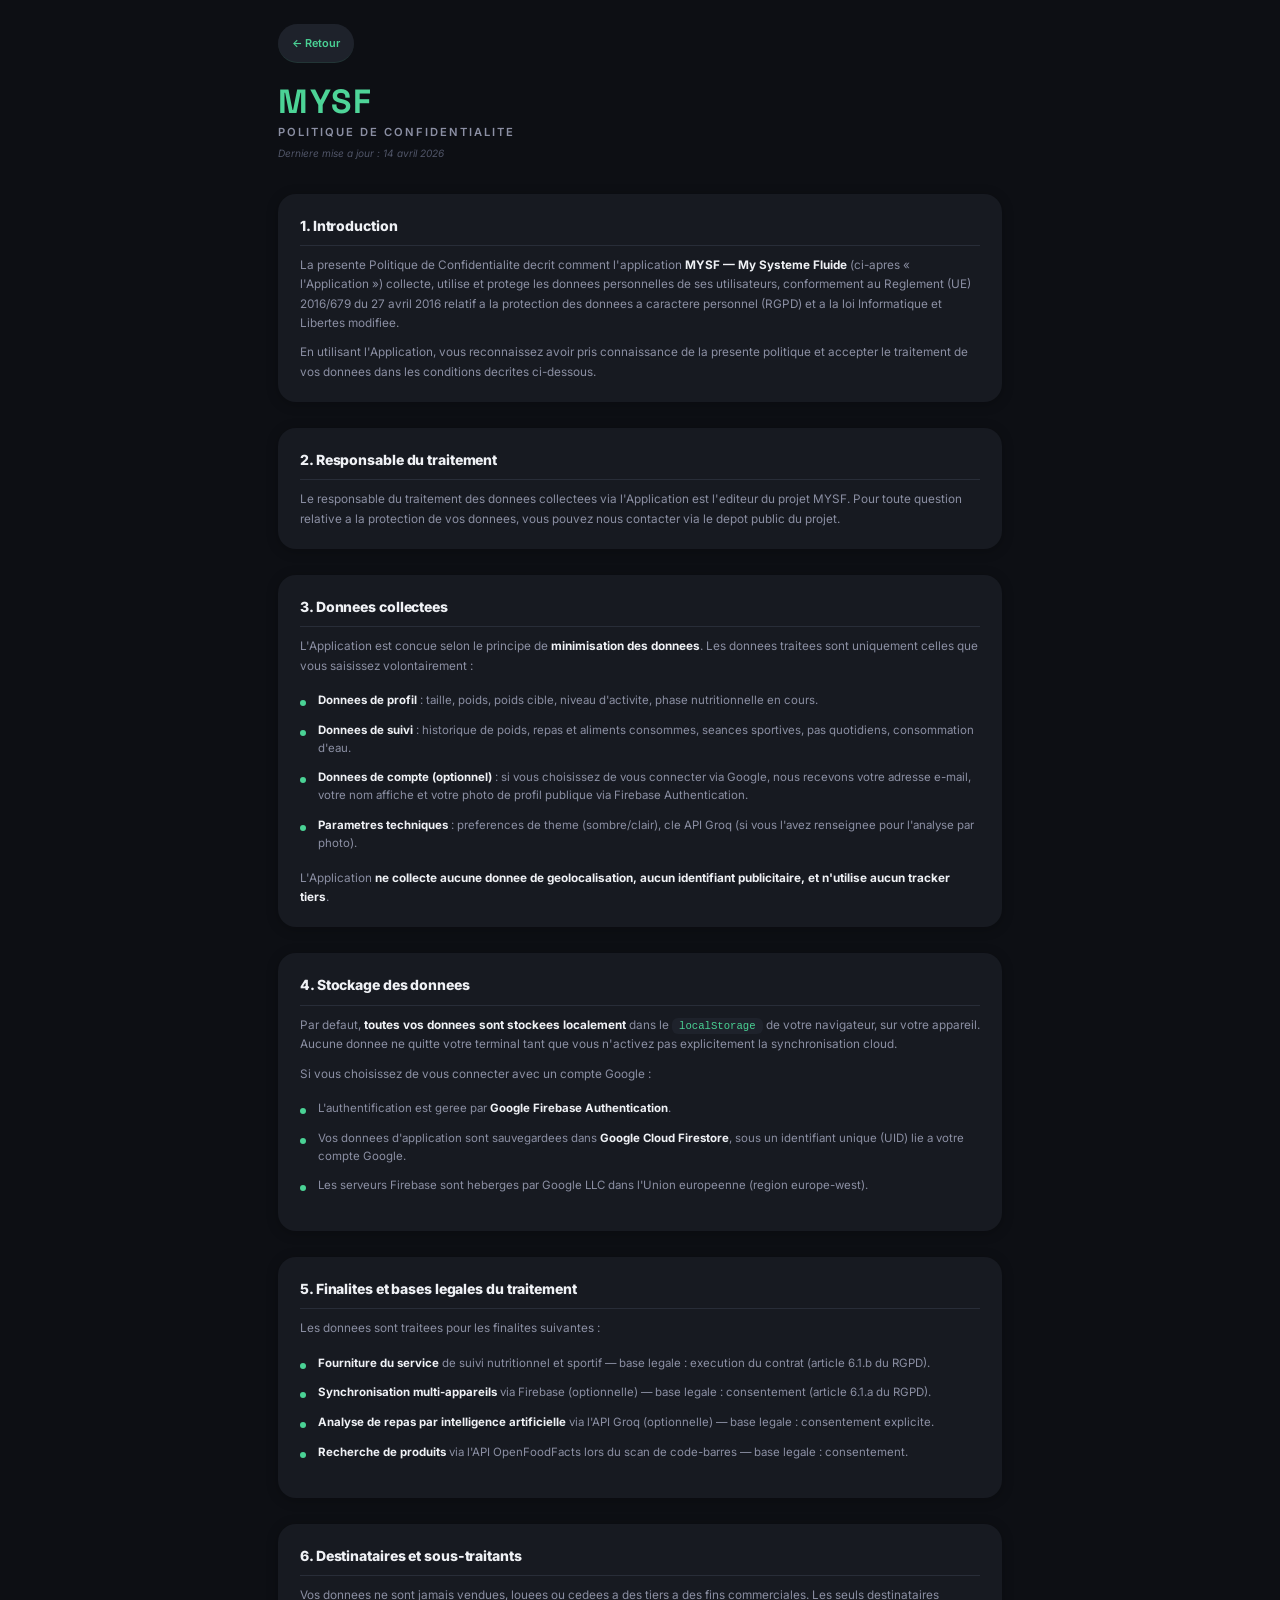
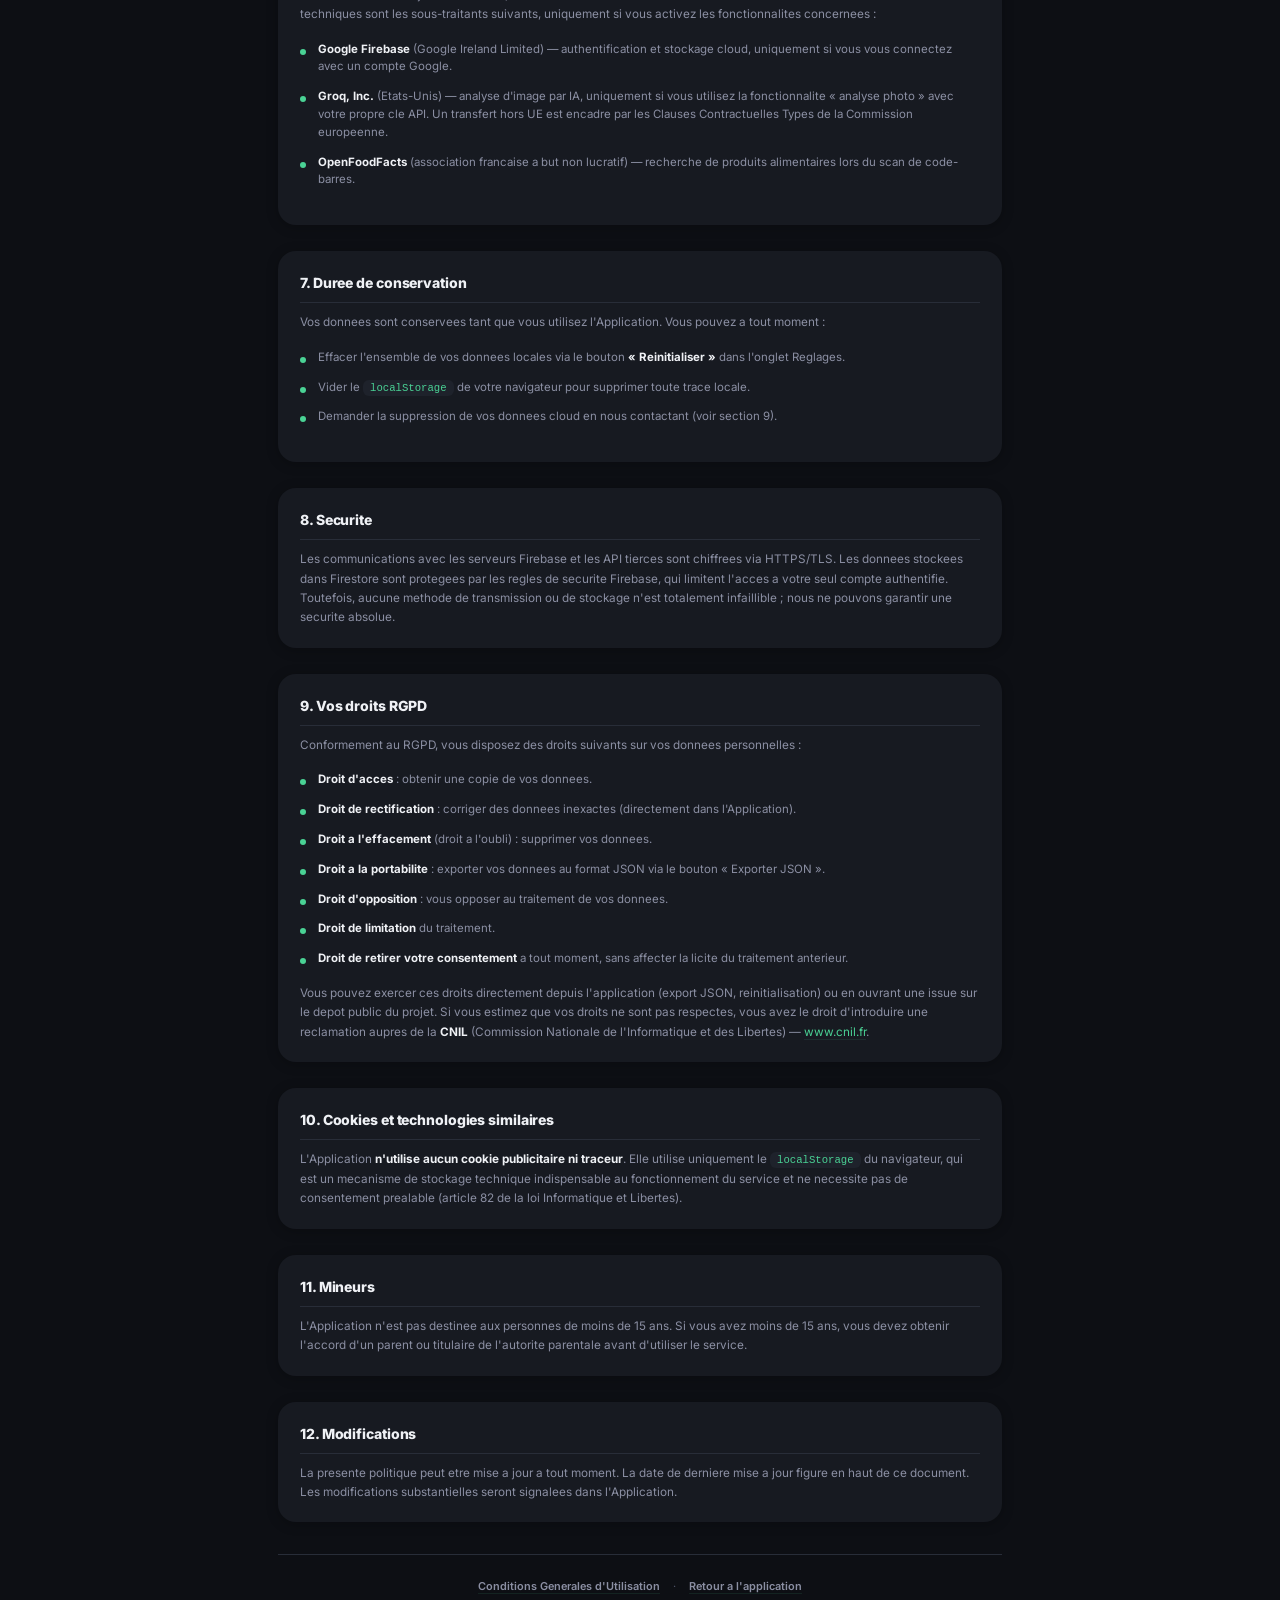
==== privacy.html @ e2e290fc "feat(legal): ajoute pages CGU et Politique de Confidentialité (RGPD) - Cree privacy.html avec politi" ====
<!DOCTYPE html>
<html lang="fr">
<head>
<meta charset="UTF-8">
<meta name="viewport" content="width=device-width,initial-scale=1,viewport-fit=cover">
<meta name="theme-color" content="#0d0f14">
<title>Politique de Confidentialite — MYSF</title>
<link rel="preconnect" href="https://fonts.googleapis.com">
<link href="https://fonts.googleapis.com/css2?family=Space+Grotesk:wght@400;500;600;700&family=Inter:wght@400;500;600;700;800&display=swap" rel="stylesheet">
<link rel="stylesheet" href="css/base.css">
<link rel="stylesheet" href="css/legal.css">
</head>
<body class="legal">
<div class="legal-wrap">
  <a class="legal-back" href="index.html">&#x2190; Retour</a>
  <h1 class="brand brand-g">MYSF</h1>
  <div class="legal-sub">Politique de Confidentialite</div>
  <div class="legal-date">Derniere mise a jour : 14 avril 2026</div>

  <section>
    <h2>1. Introduction</h2>
    <p>La presente Politique de Confidentialite decrit comment l'application <strong>MYSF — My Systeme Fluide</strong> (ci-apres &laquo; l'Application &raquo;) collecte, utilise et protege les donnees personnelles de ses utilisateurs, conformement au Reglement (UE) 2016/679 du 27 avril 2016 relatif a la protection des donnees a caractere personnel (RGPD) et a la loi Informatique et Libertes modifiee.</p>
    <p>En utilisant l'Application, vous reconnaissez avoir pris connaissance de la presente politique et accepter le traitement de vos donnees dans les conditions decrites ci-dessous.</p>
  </section>

  <section>
    <h2>2. Responsable du traitement</h2>
    <p>Le responsable du traitement des donnees collectees via l'Application est l'editeur du projet MYSF. Pour toute question relative a la protection de vos donnees, vous pouvez nous contacter via le depot public du projet.</p>
  </section>

  <section>
    <h2>3. Donnees collectees</h2>
    <p>L'Application est concue selon le principe de <strong>minimisation des donnees</strong>. Les donnees traitees sont uniquement celles que vous saisissez volontairement :</p>
    <ul>
      <li><strong>Donnees de profil</strong> : taille, poids, poids cible, niveau d'activite, phase nutritionnelle en cours.</li>
      <li><strong>Donnees de suivi</strong> : historique de poids, repas et aliments consommes, seances sportives, pas quotidiens, consommation d'eau.</li>
      <li><strong>Donnees de compte (optionnel)</strong> : si vous choisissez de vous connecter via Google, nous recevons votre adresse e-mail, votre nom affiche et votre photo de profil publique via Firebase Authentication.</li>
      <li><strong>Parametres techniques</strong> : preferences de theme (sombre/clair), cle API Groq (si vous l'avez renseignee pour l'analyse par photo).</li>
    </ul>
    <p>L'Application <strong>ne collecte aucune donnee de geolocalisation, aucun identifiant publicitaire, et n'utilise aucun tracker tiers</strong>.</p>
  </section>

  <section>
    <h2>4. Stockage des donnees</h2>
    <p>Par defaut, <strong>toutes vos donnees sont stockees localement</strong> dans le <code>localStorage</code> de votre navigateur, sur votre appareil. Aucune donnee ne quitte votre terminal tant que vous n'activez pas explicitement la synchronisation cloud.</p>
    <p>Si vous choisissez de vous connecter avec un compte Google :</p>
    <ul>
      <li>L'authentification est geree par <strong>Google Firebase Authentication</strong>.</li>
      <li>Vos donnees d'application sont sauvegardees dans <strong>Google Cloud Firestore</strong>, sous un identifiant unique (UID) lie a votre compte Google.</li>
      <li>Les serveurs Firebase sont heberges par Google LLC dans l'Union europeenne (region europe-west).</li>
    </ul>
  </section>

  <section>
    <h2>5. Finalites et bases legales du traitement</h2>
    <p>Les donnees sont traitees pour les finalites suivantes :</p>
    <ul>
      <li><strong>Fourniture du service</strong> de suivi nutritionnel et sportif — base legale : execution du contrat (article 6.1.b du RGPD).</li>
      <li><strong>Synchronisation multi-appareils</strong> via Firebase (optionnelle) — base legale : consentement (article 6.1.a du RGPD).</li>
      <li><strong>Analyse de repas par intelligence artificielle</strong> via l'API Groq (optionnelle) — base legale : consentement explicite.</li>
      <li><strong>Recherche de produits</strong> via l'API OpenFoodFacts lors du scan de code-barres — base legale : consentement.</li>
    </ul>
  </section>

  <section>
    <h2>6. Destinataires et sous-traitants</h2>
    <p>Vos donnees ne sont jamais vendues, louees ou cedees a des tiers a des fins commerciales. Les seuls destinataires techniques sont les sous-traitants suivants, uniquement si vous activez les fonctionnalites concernees :</p>
    <ul>
      <li><strong>Google Firebase</strong> (Google Ireland Limited) — authentification et stockage cloud, uniquement si vous vous connectez avec un compte Google.</li>
      <li><strong>Groq, Inc.</strong> (Etats-Unis) — analyse d'image par IA, uniquement si vous utilisez la fonctionnalite &laquo; analyse photo &raquo; avec votre propre cle API. Un transfert hors UE est encadre par les Clauses Contractuelles Types de la Commission europeenne.</li>
      <li><strong>OpenFoodFacts</strong> (association francaise a but non lucratif) — recherche de produits alimentaires lors du scan de code-barres.</li>
    </ul>
  </section>

  <section>
    <h2>7. Duree de conservation</h2>
    <p>Vos donnees sont conservees tant que vous utilisez l'Application. Vous pouvez a tout moment :</p>
    <ul>
      <li>Effacer l'ensemble de vos donnees locales via le bouton <strong>&laquo; Reinitialiser &raquo;</strong> dans l'onglet Reglages.</li>
      <li>Vider le <code>localStorage</code> de votre navigateur pour supprimer toute trace locale.</li>
      <li>Demander la suppression de vos donnees cloud en nous contactant (voir section 9).</li>
    </ul>
  </section>

  <section>
    <h2>8. Securite</h2>
    <p>Les communications avec les serveurs Firebase et les API tierces sont chiffrees via HTTPS/TLS. Les donnees stockees dans Firestore sont protegees par les regles de securite Firebase, qui limitent l'acces a votre seul compte authentifie. Toutefois, aucune methode de transmission ou de stockage n'est totalement infaillible ; nous ne pouvons garantir une securite absolue.</p>
  </section>

  <section>
    <h2>9. Vos droits RGPD</h2>
    <p>Conformement au RGPD, vous disposez des droits suivants sur vos donnees personnelles :</p>
    <ul>
      <li><strong>Droit d'acces</strong> : obtenir une copie de vos donnees.</li>
      <li><strong>Droit de rectification</strong> : corriger des donnees inexactes (directement dans l'Application).</li>
      <li><strong>Droit a l'effacement</strong> (droit a l'oubli) : supprimer vos donnees.</li>
      <li><strong>Droit a la portabilite</strong> : exporter vos donnees au format JSON via le bouton &laquo; Exporter JSON &raquo;.</li>
      <li><strong>Droit d'opposition</strong> : vous opposer au traitement de vos donnees.</li>
      <li><strong>Droit de limitation</strong> du traitement.</li>
      <li><strong>Droit de retirer votre consentement</strong> a tout moment, sans affecter la licite du traitement anterieur.</li>
    </ul>
    <p>Vous pouvez exercer ces droits directement depuis l'application (export JSON, reinitialisation) ou en ouvrant une issue sur le depot public du projet. Si vous estimez que vos droits ne sont pas respectes, vous avez le droit d'introduire une reclamation aupres de la <strong>CNIL</strong> (Commission Nationale de l'Informatique et des Libertes) — <a href="https://www.cnil.fr" target="_blank" rel="noopener">www.cnil.fr</a>.</p>
  </section>

  <section>
    <h2>10. Cookies et technologies similaires</h2>
    <p>L'Application <strong>n'utilise aucun cookie publicitaire ni traceur</strong>. Elle utilise uniquement le <code>localStorage</code> du navigateur, qui est un mecanisme de stockage technique indispensable au fonctionnement du service et ne necessite pas de consentement prealable (article 82 de la loi Informatique et Libertes).</p>
  </section>

  <section>
    <h2>11. Mineurs</h2>
    <p>L'Application n'est pas destinee aux personnes de moins de 15 ans. Si vous avez moins de 15 ans, vous devez obtenir l'accord d'un parent ou titulaire de l'autorite parentale avant d'utiliser le service.</p>
  </section>

  <section>
    <h2>12. Modifications</h2>
    <p>La presente politique peut etre mise a jour a tout moment. La date de derniere mise a jour figure en haut de ce document. Les modifications substantielles seront signalees dans l'Application.</p>
  </section>

  <div class="legal-footer">
    <a href="terms.html">Conditions Generales d'Utilisation</a>
    <span class="sep">&middot;</span>
    <a href="index.html">Retour a l'application</a>
  </div>
</div>
<script>(function(){try{var t=localStorage.getItem('u_theme');if(t==='light')document.documentElement.setAttribute('data-theme','light')}catch(e){}})();</script>
</body>
</html>
---- css/base.css ----
*,*::before,*::after{box-sizing:border-box;margin:0;padding:0}
:root{
--bg:#0d0f14;--s1:#171a21;--s2:#1e222b;--s3:#282d38;--s4:#343a47;
--acc:#4AD295;--acc2:#6EEAB0;--accG:rgba(74,210,149,.1);
--grn:#6EC6FF;--grnG:rgba(110,198,255,.1);
--org:#FFB347;--orgG:rgba(255,179,71,.1);
--red:#FF6B6B;--redG:rgba(255,107,107,.1);
--pur:#A29BFE;--pnk:#FD79A8;--cyan:#6EC6FF;--yel:#FFD93D;--brn:#E17055;
--t1:#EFF1F5;--t2:#8B8FA3;--t3:#505568;
--r:14px;--r2:20px;
--shadow:0 2px 12px rgba(0,0,0,.25);
--phA:#4AD295;--phB:#FD79A8;--phC:#A29BFE;--phD:#FFB347;--phE:#6C5CE7;
--ease-out:cubic-bezier(.22,1,.36,1);
--ease-spring:cubic-bezier(.34,1.56,.64,1);
--ease-smooth:cubic-bezier(.4,0,.2,1);
--dur-fast:150ms;--dur-base:220ms;--dur-slow:320ms;
}
[data-theme="light"]{
--bg:#F5F6FA;--s1:#FFFFFF;--s2:#F0F1F6;--s3:#E2E4ED;--s4:#CED1DC;
--acc:#2DB77B;--acc2:#1E9A64;--accG:rgba(45,183,123,.1);
--grn:#4BA8E0;--grnG:rgba(75,168,224,.08);
--org:#E5982D;--orgG:rgba(229,152,45,.08);
--red:#E05252;--redG:rgba(224,82,82,.08);
--pur:#7C71D8;--pnk:#E0608E;--cyan:#4BA8E0;--yel:#D4AD1C;--brn:#C85D45;
--t1:#1A1D2E;--t2:#6B6F85;--t3:#9B9FB5;
--shadow:0 2px 12px rgba(0,0,0,.06);
--phA:#2DB77B;--phB:#E0608E;--phC:#7C71D8;--phD:#E5982D;--phE:#5F4DD0;
}
html{font-size:14px;-webkit-text-size-adjust:100%;scroll-behavior:smooth}
body{font-family:'Inter',sans-serif;background:var(--bg);color:var(--t1);max-width:430px;margin:0 auto;min-height:100dvh;min-height:-webkit-fill-available;overflow-x:hidden;-webkit-tap-highlight-color:transparent;transition:background .3s,color .3s;-webkit-font-smoothing:antialiased;padding-left:env(safe-area-inset-left);padding-right:env(safe-area-inset-right)}
@supports(padding:env(safe-area-inset-top)){.hdr{padding-top:max(10px,env(safe-area-inset-top))}}
input,select,textarea,button{font-family:inherit;font-size:16px;color:inherit;border:none;outline:none;background:none}
input[type="number"],input[type="text"],textarea,select{-webkit-appearance:none;appearance:none;font-size:16px}
input:focus-visible,select:focus-visible,textarea:focus-visible{box-shadow:0 0 0 2px var(--acc),0 0 0 4px var(--accG);border-radius:12px}
button{cursor:pointer;-webkit-tap-highlight-color:transparent}
button:focus-visible{box-shadow:0 0 0 3px var(--accG);outline:2px solid var(--acc);outline-offset:2px}
::-webkit-scrollbar{width:2px}::-webkit-scrollbar-thumb{background:var(--t3);border-radius:2px}
@media(max-width:374px){html{font-size:13px}}

.brand{font-family:'Space Grotesk',sans-serif;font-weight:700;letter-spacing:1.5px}
.brand-g{background:linear-gradient(135deg,var(--acc),var(--acc2));-webkit-background-clip:text;-webkit-text-fill-color:transparent;background-clip:text}
.mono{font-family:'JetBrains Mono',monospace}
*{-webkit-touch-callout:none;-webkit-user-select:none;user-select:none}
input,textarea{-webkit-user-select:text;user-select:text}
---- css/legal.css ----
body.legal{background:var(--bg);color:var(--t1);font-family:'Inter',sans-serif;max-width:760px;margin:0 auto;padding:0 18px 60px;line-height:1.65;min-height:100dvh;-webkit-user-select:text;user-select:text}
body.legal *{-webkit-user-select:text;user-select:text}
.legal-wrap{padding-top:max(24px,env(safe-area-inset-top));padding-bottom:40px}
.legal-back{display:inline-block;font-size:.78rem;color:var(--t2);text-decoration:none;padding:10px 14px;border-radius:20px;background:var(--s2);margin-bottom:22px;font-weight:600;transition:.15s}
.legal-back:hover,.legal-back:active{background:var(--s3);color:var(--acc)}
.legal h1{font-size:2.4rem;margin-bottom:4px;line-height:1}
.legal-sub{font-size:.8rem;color:var(--t2);text-transform:uppercase;letter-spacing:2px;font-weight:600;margin-bottom:4px}
.legal-date{font-size:.72rem;color:var(--t3);margin-bottom:32px;font-style:italic}
.legal section{margin-bottom:26px;background:var(--s1);border-radius:18px;padding:20px 22px;box-shadow:var(--shadow)}
.legal h2{font-size:1rem;font-weight:800;color:var(--t1);margin-bottom:10px;letter-spacing:-.1px;padding-bottom:8px;border-bottom:1px solid var(--s3)}
.legal p{font-size:.84rem;color:var(--t2);margin-bottom:10px}
.legal p:last-child{margin-bottom:0}
.legal ul{list-style:none;padding:0;margin:0 0 10px}
.legal ul li{font-size:.82rem;color:var(--t2);padding:6px 0 6px 18px;position:relative;line-height:1.55}
.legal ul li::before{content:'';position:absolute;left:0;top:14px;width:6px;height:6px;border-radius:50%;background:var(--acc)}
.legal strong{color:var(--t1);font-weight:700}
.legal code{background:var(--s2);color:var(--acc);padding:2px 7px;border-radius:6px;font-family:'JetBrains Mono',monospace;font-size:.76rem}
.legal a{color:var(--acc);text-decoration:none;border-bottom:1px solid var(--accG);transition:.15s}
.legal a:hover,.legal a:active{border-color:var(--acc)}
.legal-footer{margin-top:32px;padding:22px 18px;text-align:center;font-size:.78rem;color:var(--t3);border-top:1px solid var(--s3)}
.legal-footer a{color:var(--t2);font-weight:600;text-decoration:none;transition:.15s;margin:0 4px}
.legal-footer a:hover,.legal-footer a:active{color:var(--acc)}
.legal-footer .sep{color:var(--t3);margin:0 6px}
@media(max-width:600px){
  .legal h1{font-size:1.8rem}
  .legal section{padding:16px 18px}
  .legal h2{font-size:.92rem}
  .legal p,.legal ul li{font-size:.8rem}
}
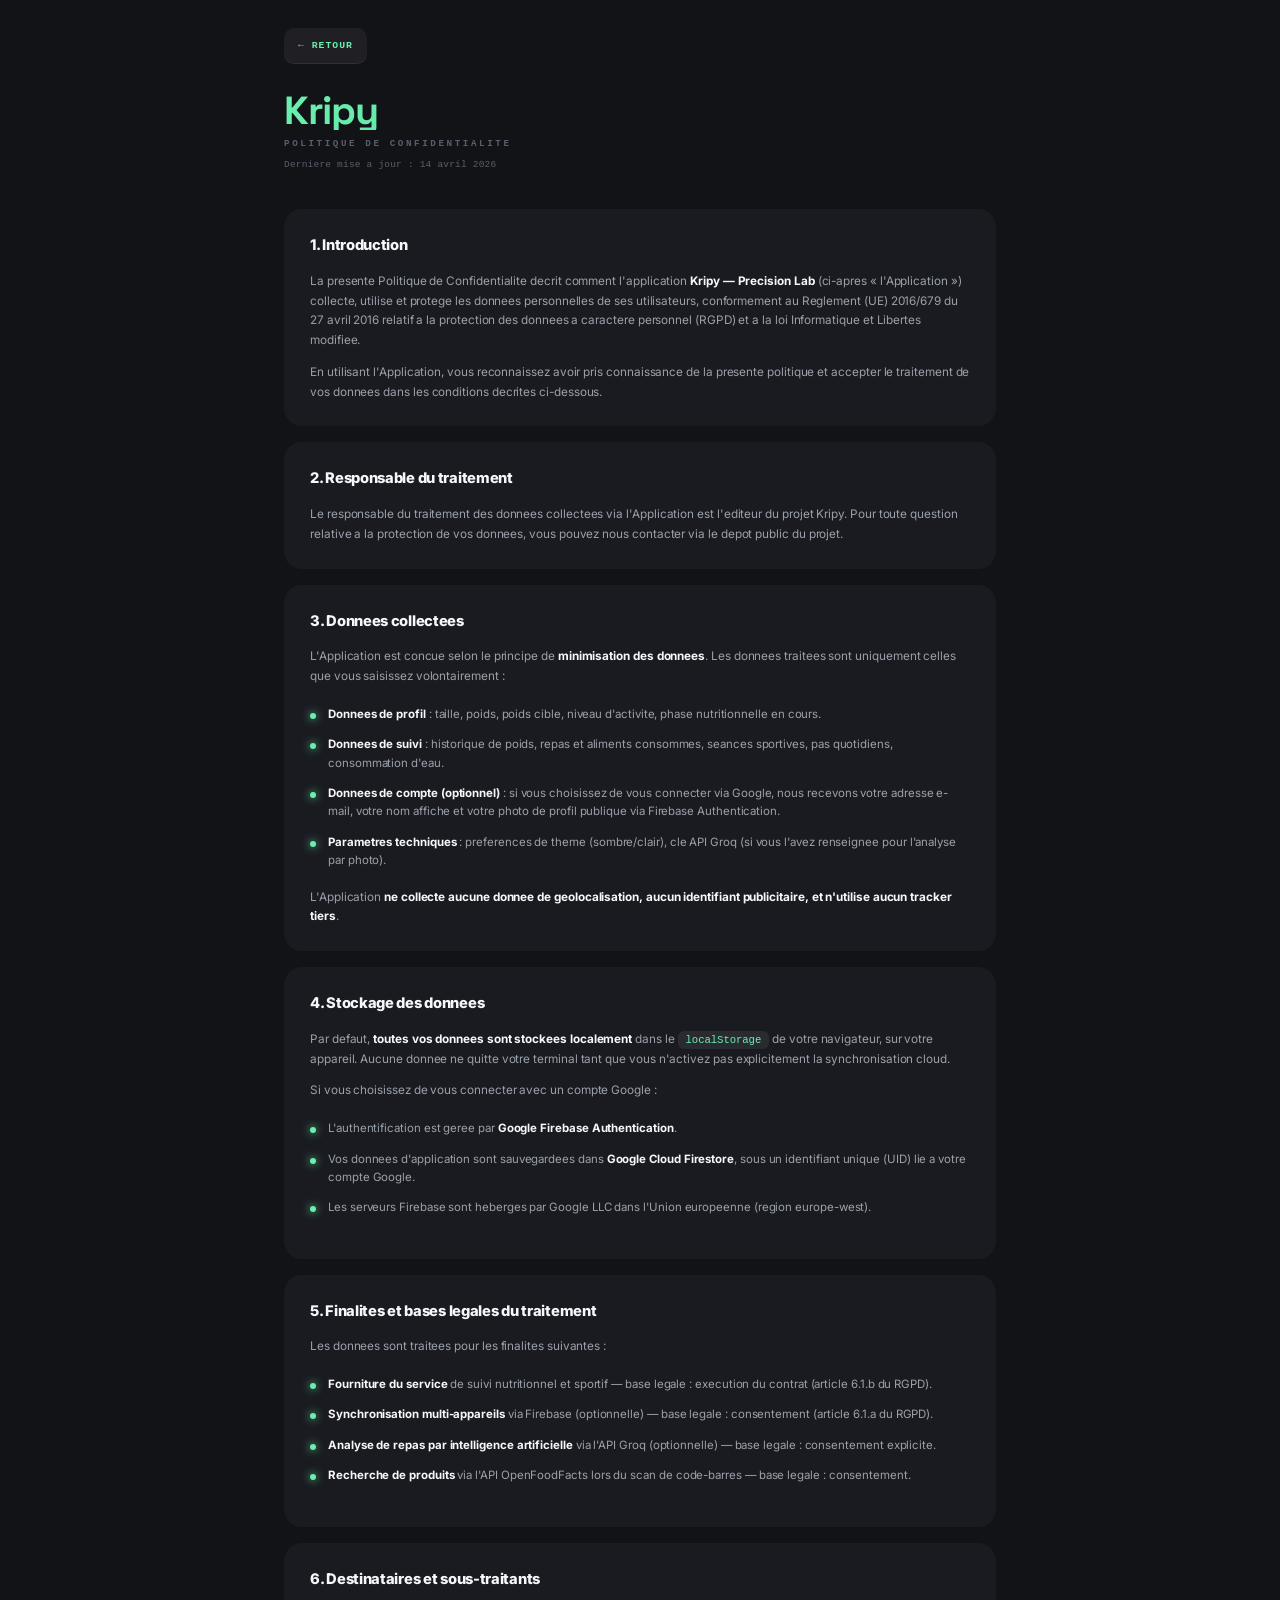
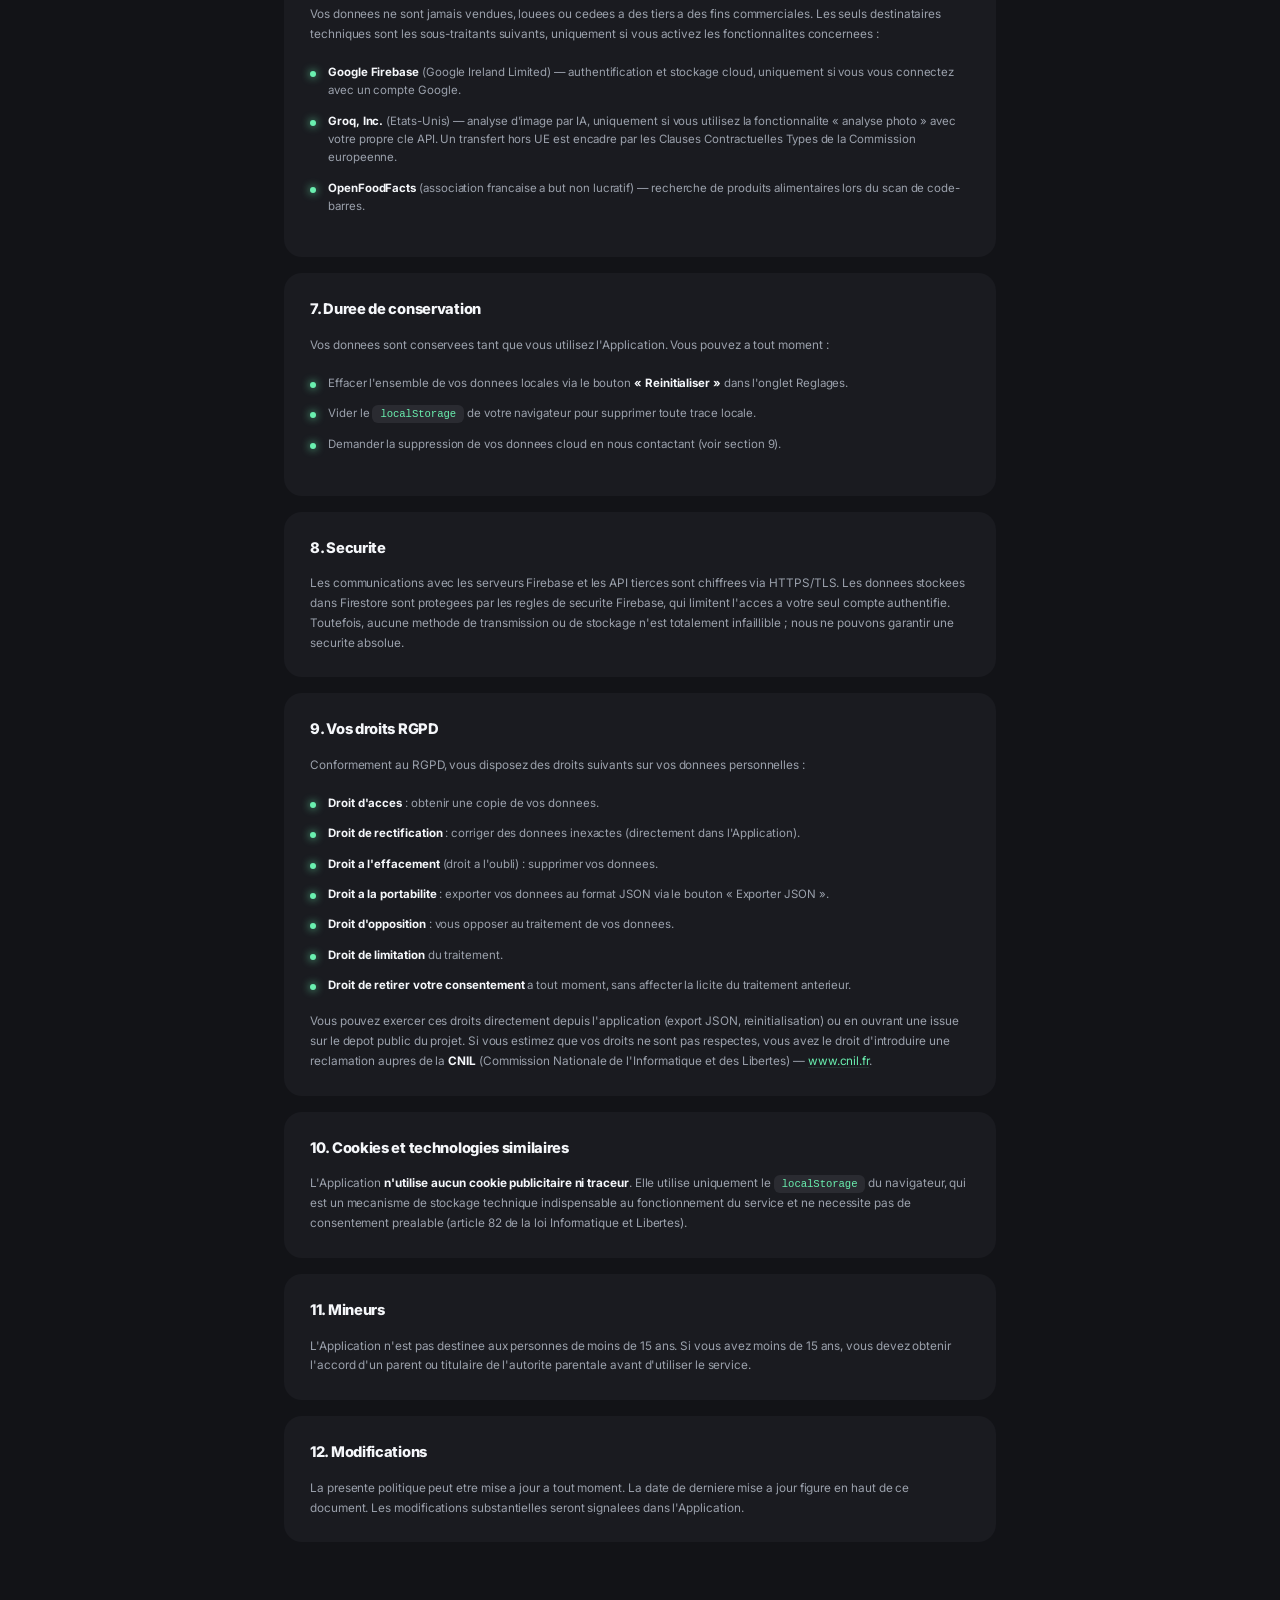
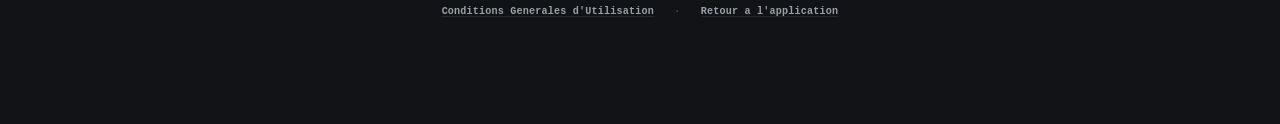
==== commit 547cfad5: "feat(design): rebrand Kripy et nouveau design system Kinetic Lab - rebrand MYSF -> Kripy partout (HT" ====
--- a/privacy.html
+++ b/privacy.html
@@ -3,8 +3,8 @@
 <head>
 <meta charset="UTF-8">
 <meta name="viewport" content="width=device-width,initial-scale=1,viewport-fit=cover">
-<meta name="theme-color" content="#0d0f14">
-<title>Politique de Confidentialite — MYSF</title>
+<meta name="theme-color" content="#121317">
+<title>Politique de Confidentialite — Kripy</title>
 <link rel="preconnect" href="https://fonts.googleapis.com">
 <link href="https://fonts.googleapis.com/css2?family=Space+Grotesk:wght@400;500;600;700&family=Inter:wght@400;500;600;700;800&display=swap" rel="stylesheet">
 <link rel="stylesheet" href="css/base.css">
@@ -13,19 +13,19 @@
 <body class="legal">
 <div class="legal-wrap">
   <a class="legal-back" href="index.html">&#x2190; Retour</a>
-  <h1 class="brand brand-g">MYSF</h1>
+  <h1 class="brand brand-g">Kripy</h1>
   <div class="legal-sub">Politique de Confidentialite</div>
   <div class="legal-date">Derniere mise a jour : 14 avril 2026</div>
 
   <section>
     <h2>1. Introduction</h2>
-    <p>La presente Politique de Confidentialite decrit comment l'application <strong>MYSF — My Systeme Fluide</strong> (ci-apres &laquo; l'Application &raquo;) collecte, utilise et protege les donnees personnelles de ses utilisateurs, conformement au Reglement (UE) 2016/679 du 27 avril 2016 relatif a la protection des donnees a caractere personnel (RGPD) et a la loi Informatique et Libertes modifiee.</p>
+    <p>La presente Politique de Confidentialite decrit comment l'application <strong>Kripy — Precision Lab</strong> (ci-apres &laquo; l'Application &raquo;) collecte, utilise et protege les donnees personnelles de ses utilisateurs, conformement au Reglement (UE) 2016/679 du 27 avril 2016 relatif a la protection des donnees a caractere personnel (RGPD) et a la loi Informatique et Libertes modifiee.</p>
     <p>En utilisant l'Application, vous reconnaissez avoir pris connaissance de la presente politique et accepter le traitement de vos donnees dans les conditions decrites ci-dessous.</p>
   </section>
 
   <section>
     <h2>2. Responsable du traitement</h2>
-    <p>Le responsable du traitement des donnees collectees via l'Application est l'editeur du projet MYSF. Pour toute question relative a la protection de vos donnees, vous pouvez nous contacter via le depot public du projet.</p>
+    <p>Le responsable du traitement des donnees collectees via l'Application est l'editeur du projet Kripy. Pour toute question relative a la protection de vos donnees, vous pouvez nous contacter via le depot public du projet.</p>
   </section>
 
   <section>
--- a/css/base.css
+++ b/css/base.css
@@ -1,45 +1,211 @@
+/* ============================================================
+   Kripy — Kinetic Lab Design System
+   Tonal Architecture · Deep Tech · Data-First
+   ============================================================ */
+
 *,*::before,*::after{box-sizing:border-box;margin:0;padding:0}
+
 :root{
---bg:#0d0f14;--s1:#171a21;--s2:#1e222b;--s3:#282d38;--s4:#343a47;
---acc:#4AD295;--acc2:#6EEAB0;--accG:rgba(74,210,149,.1);
---grn:#6EC6FF;--grnG:rgba(110,198,255,.1);
---org:#FFB347;--orgG:rgba(255,179,71,.1);
---red:#FF6B6B;--redG:rgba(255,107,107,.1);
---pur:#A29BFE;--pnk:#FD79A8;--cyan:#6EC6FF;--yel:#FFD93D;--brn:#E17055;
---t1:#EFF1F5;--t2:#8B8FA3;--t3:#505568;
---r:14px;--r2:20px;
---shadow:0 2px 12px rgba(0,0,0,.25);
---phA:#4AD295;--phB:#FD79A8;--phC:#A29BFE;--phD:#FFB347;--phE:#6C5CE7;
---ease-out:cubic-bezier(.22,1,.36,1);
---ease-spring:cubic-bezier(.34,1.56,.64,1);
---ease-smooth:cubic-bezier(.4,0,.2,1);
---dur-fast:150ms;--dur-base:220ms;--dur-slow:320ms;
-}
+  /* ── Tonal Architecture (dark-first) ── */
+  --bg:#121317;                 /* surface / Level 0 — obsidian base          */
+  --s1:#1A1B20;                 /* surface-container-low / Level 1            */
+  --s2:#1F1F24;                 /* surface-container / Level 2 — std cards    */
+  --s3:#2A2B31;                 /* surface-container-high                     */
+  --s4:#343439;                 /* surface-container-highest / Level 3        */
+  --s0:#0E0F12;                 /* surface-container-lowest (even rows)       */
+
+  /* ── Primary (Emerald LED) with engineered gradient ── */
+  --acc:#6AEFAF;                /* primary                                    */
+  --acc2:#4AD295;               /* primary-container                          */
+  --accG:rgba(106,239,175,.10); /* halo overlay                               */
+  --surface-tint:#58DEA0;       /* tonal tint / ambient glow                  */
+  --outline-variant:rgba(61,74,65,.20); /* ghost border (use sparingly)       */
+
+  /* ── Accent LEDs (pop against dark surface) ── */
+  --grn:#6AEFAF;                --grnG:rgba(106,239,175,.10);
+  --cyan:#4DD0E1;               --cyanG:rgba(77,208,225,.10);
+  --pnk:#FF6B9D;                --pnkG:rgba(255,107,157,.10);
+  --pur:#9F9BFF;                --purG:rgba(159,155,255,.10);
+  --yel:#FFD93D;                --yelG:rgba(255,217,61,.10);
+  --org:#FFB347;                --orgG:rgba(255,179,71,.10);
+  --red:#FF6B6B;                --redG:rgba(255,107,107,.10);
+  --brn:#E17055;
+
+  /* ── Text (never pure white — halatuation kills readability) ── */
+  --t1:#F5F7FA;
+  --t2:#9AA0AB;
+  --t3:#5A5E6B;
+
+  /* ── Radius ── */
+  --r:14px;
+  --r2:18px;
+  --r3:24px;
+
+  /* ── Elevation via tonal shift + optional glow, never black shadows ── */
+  --shadow:0 0 0 0 transparent;
+  --glow:0 0 32px 0 rgba(88,222,160,.06);
+  --glow-soft:0 0 24px 0 rgba(88,222,160,.04);
+
+  /* ── Gradient signatures ── */
+  --grad-primary:linear-gradient(135deg,#6AEFAF 0%,#4AD295 100%);
+  --grad-primary-soft:linear-gradient(135deg,rgba(106,239,175,.22),rgba(74,210,149,.06));
+  --grad-glass:linear-gradient(180deg,rgba(31,31,36,.92),rgba(31,31,36,.78));
+
+  /* ── Phase accents ── */
+  --phA:#6AEFAF;
+  --phB:#FF6B9D;
+  --phC:#9F9BFF;
+  --phD:#FFB347;
+  --phE:#6C5CE7;
+  --phF:#4DD0E1;
+
+  /* ── Motion ── */
+  --ease-out:cubic-bezier(.22,1,.36,1);
+  --ease-spring:cubic-bezier(.34,1.56,.64,1);
+  --ease-smooth:cubic-bezier(.4,0,.2,1);
+  --dur-fast:150ms;
+  --dur-base:220ms;
+  --dur-slow:320ms;
+
+  /* ── Layout ── */
+  --gutter:24px;
+}
+
+/* ── Light theme (inverted tonal architecture, still low-chroma) ── */
 [data-theme="light"]{
---bg:#F5F6FA;--s1:#FFFFFF;--s2:#F0F1F6;--s3:#E2E4ED;--s4:#CED1DC;
---acc:#2DB77B;--acc2:#1E9A64;--accG:rgba(45,183,123,.1);
---grn:#4BA8E0;--grnG:rgba(75,168,224,.08);
---org:#E5982D;--orgG:rgba(229,152,45,.08);
---red:#E05252;--redG:rgba(224,82,82,.08);
---pur:#7C71D8;--pnk:#E0608E;--cyan:#4BA8E0;--yel:#D4AD1C;--brn:#C85D45;
---t1:#1A1D2E;--t2:#6B6F85;--t3:#9B9FB5;
---shadow:0 2px 12px rgba(0,0,0,.06);
---phA:#2DB77B;--phB:#E0608E;--phC:#7C71D8;--phD:#E5982D;--phE:#5F4DD0;
-}
-html{font-size:14px;-webkit-text-size-adjust:100%;scroll-behavior:smooth}
-body{font-family:'Inter',sans-serif;background:var(--bg);color:var(--t1);max-width:430px;margin:0 auto;min-height:100dvh;min-height:-webkit-fill-available;overflow-x:hidden;-webkit-tap-highlight-color:transparent;transition:background .3s,color .3s;-webkit-font-smoothing:antialiased;padding-left:env(safe-area-inset-left);padding-right:env(safe-area-inset-right)}
-@supports(padding:env(safe-area-inset-top)){.hdr{padding-top:max(10px,env(safe-area-inset-top))}}
-input,select,textarea,button{font-family:inherit;font-size:16px;color:inherit;border:none;outline:none;background:none}
-input[type="number"],input[type="text"],textarea,select{-webkit-appearance:none;appearance:none;font-size:16px}
-input:focus-visible,select:focus-visible,textarea:focus-visible{box-shadow:0 0 0 2px var(--acc),0 0 0 4px var(--accG);border-radius:12px}
-button{cursor:pointer;-webkit-tap-highlight-color:transparent}
-button:focus-visible{box-shadow:0 0 0 3px var(--accG);outline:2px solid var(--acc);outline-offset:2px}
-::-webkit-scrollbar{width:2px}::-webkit-scrollbar-thumb{background:var(--t3);border-radius:2px}
+  --bg:#F7F8FA;
+  --s1:#F1F2F6;
+  --s2:#E8EAF0;
+  --s3:#DFE2EA;
+  --s4:#CFD3DD;
+  --s0:#FDFDFE;
+  --acc:#2DB77B;
+  --acc2:#1E9A64;
+  --accG:rgba(45,183,123,.10);
+  --surface-tint:#2DB77B;
+  --outline-variant:rgba(61,74,65,.14);
+  --grn:#2DB77B;   --grnG:rgba(45,183,123,.10);
+  --cyan:#2E9FB5; --cyanG:rgba(46,159,181,.10);
+  --pnk:#D9447A;  --pnkG:rgba(217,68,122,.10);
+  --pur:#6E69D0;  --purG:rgba(110,105,208,.10);
+  --yel:#C5A21E;  --yelG:rgba(197,162,30,.10);
+  --org:#D68524;  --orgG:rgba(214,133,36,.10);
+  --red:#D64A4A;  --redG:rgba(214,74,74,.10);
+  --t1:#1A1D2E;
+  --t2:#5A6071;
+  --t3:#9AA0AD;
+  --grad-primary:linear-gradient(135deg,#2DB77B 0%,#1E9A64 100%);
+  --grad-primary-soft:linear-gradient(135deg,rgba(45,183,123,.18),rgba(30,154,100,.04));
+  --grad-glass:linear-gradient(180deg,rgba(232,234,240,.92),rgba(232,234,240,.78));
+  --glow:0 0 32px 0 rgba(45,183,123,.08);
+  --phA:#2DB77B;
+  --phB:#D9447A;
+  --phC:#6E69D0;
+  --phD:#D68524;
+  --phE:#5F4DD0;
+  --phF:#2E9FB5;
+}
+
+html{
+  font-size:14px;
+  -webkit-text-size-adjust:100%;
+  scroll-behavior:smooth;
+}
+
+body{
+  font-family:'Inter',system-ui,-apple-system,sans-serif;
+  background:var(--bg);
+  color:var(--t1);
+  max-width:430px;
+  margin:0 auto;
+  min-height:100dvh;
+  min-height:-webkit-fill-available;
+  overflow-x:hidden;
+  -webkit-tap-highlight-color:transparent;
+  transition:background var(--dur-slow) var(--ease-out),color var(--dur-slow) var(--ease-out);
+  -webkit-font-smoothing:antialiased;
+  text-rendering:optimizeLegibility;
+  padding-left:env(safe-area-inset-left);
+  padding-right:env(safe-area-inset-right);
+  letter-spacing:-0.005em;
+}
+
+@supports(padding:env(safe-area-inset-top)){
+  .hdr{padding-top:max(14px,env(safe-area-inset-top))}
+}
+
+input,select,textarea,button{
+  font-family:inherit;
+  font-size:16px;
+  color:inherit;
+  border:none;
+  outline:none;
+  background:none;
+}
+
+input[type="number"],input[type="text"],textarea,select{
+  -webkit-appearance:none;
+  appearance:none;
+  font-size:16px;
+}
+
+/* No border-box focus ring — use inline underline accent on inputs */
+input:focus-visible,select:focus-visible,textarea:focus-visible{
+  box-shadow:inset 0 -1px 0 0 var(--acc);
+  border-radius:var(--r);
+}
+
+button{
+  cursor:pointer;
+  -webkit-tap-highlight-color:transparent;
+}
+
+button:focus-visible{
+  outline:1px solid var(--acc);
+  outline-offset:2px;
+  box-shadow:0 0 0 3px var(--accG);
+}
+
+::-webkit-scrollbar{width:2px;height:2px}
+::-webkit-scrollbar-thumb{background:var(--s4);border-radius:2px}
+
 @media(max-width:374px){html{font-size:13px}}
 
-.brand{font-family:'Space Grotesk',sans-serif;font-weight:700;letter-spacing:1.5px}
-.brand-g{background:linear-gradient(135deg,var(--acc),var(--acc2));-webkit-background-clip:text;-webkit-text-fill-color:transparent;background-clip:text}
-.mono{font-family:'JetBrains Mono',monospace}
+/* ── Typography primitives ── */
+.brand{
+  font-family:'Space Grotesk','Inter',sans-serif;
+  font-weight:700;
+  letter-spacing:-0.02em;
+}
+.brand-g{
+  background:var(--grad-primary);
+  -webkit-background-clip:text;
+  -webkit-text-fill-color:transparent;
+  background-clip:text;
+}
+.mono{
+  font-family:'JetBrains Mono','Space Grotesk',ui-monospace,monospace;
+  font-variant-numeric:tabular-nums;
+  font-feature-settings:"tnum","ss01";
+  letter-spacing:-0.01em;
+}
+
+/* Editorial headline rhythm */
+.headline-lg{
+  font-family:'Inter',sans-serif;
+  font-weight:800;
+  font-size:2rem;
+  letter-spacing:-0.02em;
+  line-height:1.05;
+}
+.display-lg{
+  font-family:'JetBrains Mono','Space Grotesk',monospace;
+  font-weight:700;
+  font-size:3.5rem;
+  line-height:0.95;
+  letter-spacing:-0.03em;
+}
+
+/* Prevent selection on chrome (but keep it on form fields) */
 *{-webkit-touch-callout:none;-webkit-user-select:none;user-select:none}
 input,textarea{-webkit-user-select:text;user-select:text}
-
--- a/css/legal.css
+++ b/css/legal.css
@@ -1,29 +1,167 @@
-body.legal{background:var(--bg);color:var(--t1);font-family:'Inter',sans-serif;max-width:760px;margin:0 auto;padding:0 18px 60px;line-height:1.65;min-height:100dvh;-webkit-user-select:text;user-select:text}
-body.legal *{-webkit-user-select:text;user-select:text}
-.legal-wrap{padding-top:max(24px,env(safe-area-inset-top));padding-bottom:40px}
-.legal-back{display:inline-block;font-size:.78rem;color:var(--t2);text-decoration:none;padding:10px 14px;border-radius:20px;background:var(--s2);margin-bottom:22px;font-weight:600;transition:.15s}
-.legal-back:hover,.legal-back:active{background:var(--s3);color:var(--acc)}
-.legal h1{font-size:2.4rem;margin-bottom:4px;line-height:1}
-.legal-sub{font-size:.8rem;color:var(--t2);text-transform:uppercase;letter-spacing:2px;font-weight:600;margin-bottom:4px}
-.legal-date{font-size:.72rem;color:var(--t3);margin-bottom:32px;font-style:italic}
-.legal section{margin-bottom:26px;background:var(--s1);border-radius:18px;padding:20px 22px;box-shadow:var(--shadow)}
-.legal h2{font-size:1rem;font-weight:800;color:var(--t1);margin-bottom:10px;letter-spacing:-.1px;padding-bottom:8px;border-bottom:1px solid var(--s3)}
-.legal p{font-size:.84rem;color:var(--t2);margin-bottom:10px}
+/* ============================================================
+   Kripy — Legal pages (Terms, Privacy)
+   Editorial layout · Tonal sections · No dividers
+   ============================================================ */
+
+body.legal{
+  background:var(--bg);
+  color:var(--t1);
+  font-family:'Inter',system-ui,-apple-system,sans-serif;
+  max-width:760px;
+  margin:0 auto;
+  padding:0 var(--gutter) 60px;
+  line-height:1.68;
+  min-height:100dvh;
+  -webkit-user-select:text;
+  user-select:text;
+  letter-spacing:-0.005em;
+}
+body.legal *{
+  -webkit-user-select:text;
+  user-select:text;
+}
+
+.legal-wrap{
+  padding-top:max(28px,env(safe-area-inset-top));
+  padding-bottom:40px;
+}
+
+.legal-back{
+  display:inline-flex;align-items:center;gap:8px;
+  font-size:.7rem;
+  color:var(--t2);
+  text-decoration:none;
+  padding:10px 14px;
+  border-radius:10px;
+  background:var(--s2);
+  margin-bottom:28px;
+  font-weight:700;
+  transition:.15s var(--ease-out);
+  text-transform:uppercase;
+  letter-spacing:.1em;
+  font-family:'JetBrains Mono',monospace;
+}
+.legal-back:hover,.legal-back:active{
+  background:var(--s3);
+  color:var(--acc);
+}
+
+.legal h1{
+  font-size:2.8rem;
+  margin-bottom:6px;
+  line-height:0.95;
+  letter-spacing:-0.035em;
+  font-weight:700;
+}
+
+.legal-sub{
+  font-size:.66rem;
+  color:var(--t3);
+  text-transform:uppercase;
+  letter-spacing:.28em;
+  font-weight:700;
+  margin-bottom:6px;
+  font-family:'JetBrains Mono',monospace;
+}
+
+.legal-date{
+  font-size:.68rem;
+  color:var(--t3);
+  margin-bottom:36px;
+  font-family:'JetBrains Mono',monospace;
+  letter-spacing:.02em;
+}
+
+.legal section{
+  margin-bottom:16px;
+  background:var(--s1);
+  border-radius:var(--r2);
+  padding:24px 26px;
+}
+
+.legal h2{
+  font-size:1.05rem;
+  font-weight:800;
+  color:var(--t1);
+  margin-bottom:14px;
+  letter-spacing:-0.02em;
+  padding-bottom:0;
+  border-bottom:none;
+}
+
+.legal p{
+  font-size:.84rem;
+  color:var(--t2);
+  margin-bottom:12px;
+}
 .legal p:last-child{margin-bottom:0}
-.legal ul{list-style:none;padding:0;margin:0 0 10px}
-.legal ul li{font-size:.82rem;color:var(--t2);padding:6px 0 6px 18px;position:relative;line-height:1.55}
-.legal ul li::before{content:'';position:absolute;left:0;top:14px;width:6px;height:6px;border-radius:50%;background:var(--acc)}
+
+.legal ul{
+  list-style:none;
+  padding:0;
+  margin:0 0 12px;
+}
+.legal ul li{
+  font-size:.82rem;
+  color:var(--t2);
+  padding:6px 0 6px 18px;
+  position:relative;
+  line-height:1.6;
+}
+.legal ul li::before{
+  content:'';
+  position:absolute;
+  left:0;top:14px;
+  width:6px;height:6px;
+  border-radius:50%;
+  background:var(--acc);
+  box-shadow:0 0 8px var(--acc);
+}
+
 .legal strong{color:var(--t1);font-weight:700}
-.legal code{background:var(--s2);color:var(--acc);padding:2px 7px;border-radius:6px;font-family:'JetBrains Mono',monospace;font-size:.76rem}
-.legal a{color:var(--acc);text-decoration:none;border-bottom:1px solid var(--accG);transition:.15s}
-.legal a:hover,.legal a:active{border-color:var(--acc)}
-.legal-footer{margin-top:32px;padding:22px 18px;text-align:center;font-size:.78rem;color:var(--t3);border-top:1px solid var(--s3)}
-.legal-footer a{color:var(--t2);font-weight:600;text-decoration:none;transition:.15s;margin:0 4px}
+
+.legal code{
+  background:var(--s3);
+  color:var(--acc);
+  padding:3px 8px;
+  border-radius:6px;
+  font-family:'JetBrains Mono',monospace;
+  font-size:.76rem;
+  font-weight:500;
+}
+
+.legal a{
+  color:var(--acc);
+  text-decoration:none;
+  transition:.15s var(--ease-out);
+  box-shadow:inset 0 -1px 0 0 var(--accG);
+}
+.legal a:hover,.legal a:active{
+  box-shadow:inset 0 -1px 0 0 var(--acc);
+}
+
+.legal-footer{
+  margin-top:38px;
+  padding:24px 18px 4px;
+  text-align:center;
+  font-size:.72rem;
+  color:var(--t3);
+  font-family:'JetBrains Mono',monospace;
+  letter-spacing:.02em;
+}
+.legal-footer a{
+  color:var(--t2);
+  font-weight:600;
+  text-decoration:none;
+  transition:.15s var(--ease-out);
+  margin:0 8px;
+}
 .legal-footer a:hover,.legal-footer a:active{color:var(--acc)}
 .legal-footer .sep{color:var(--t3);margin:0 6px}
+
 @media(max-width:600px){
-  .legal h1{font-size:1.8rem}
-  .legal section{padding:16px 18px}
-  .legal h2{font-size:.92rem}
+  .legal h1{font-size:2rem}
+  .legal section{padding:20px 22px}
+  .legal h2{font-size:.96rem}
   .legal p,.legal ul li{font-size:.8rem}
 }
